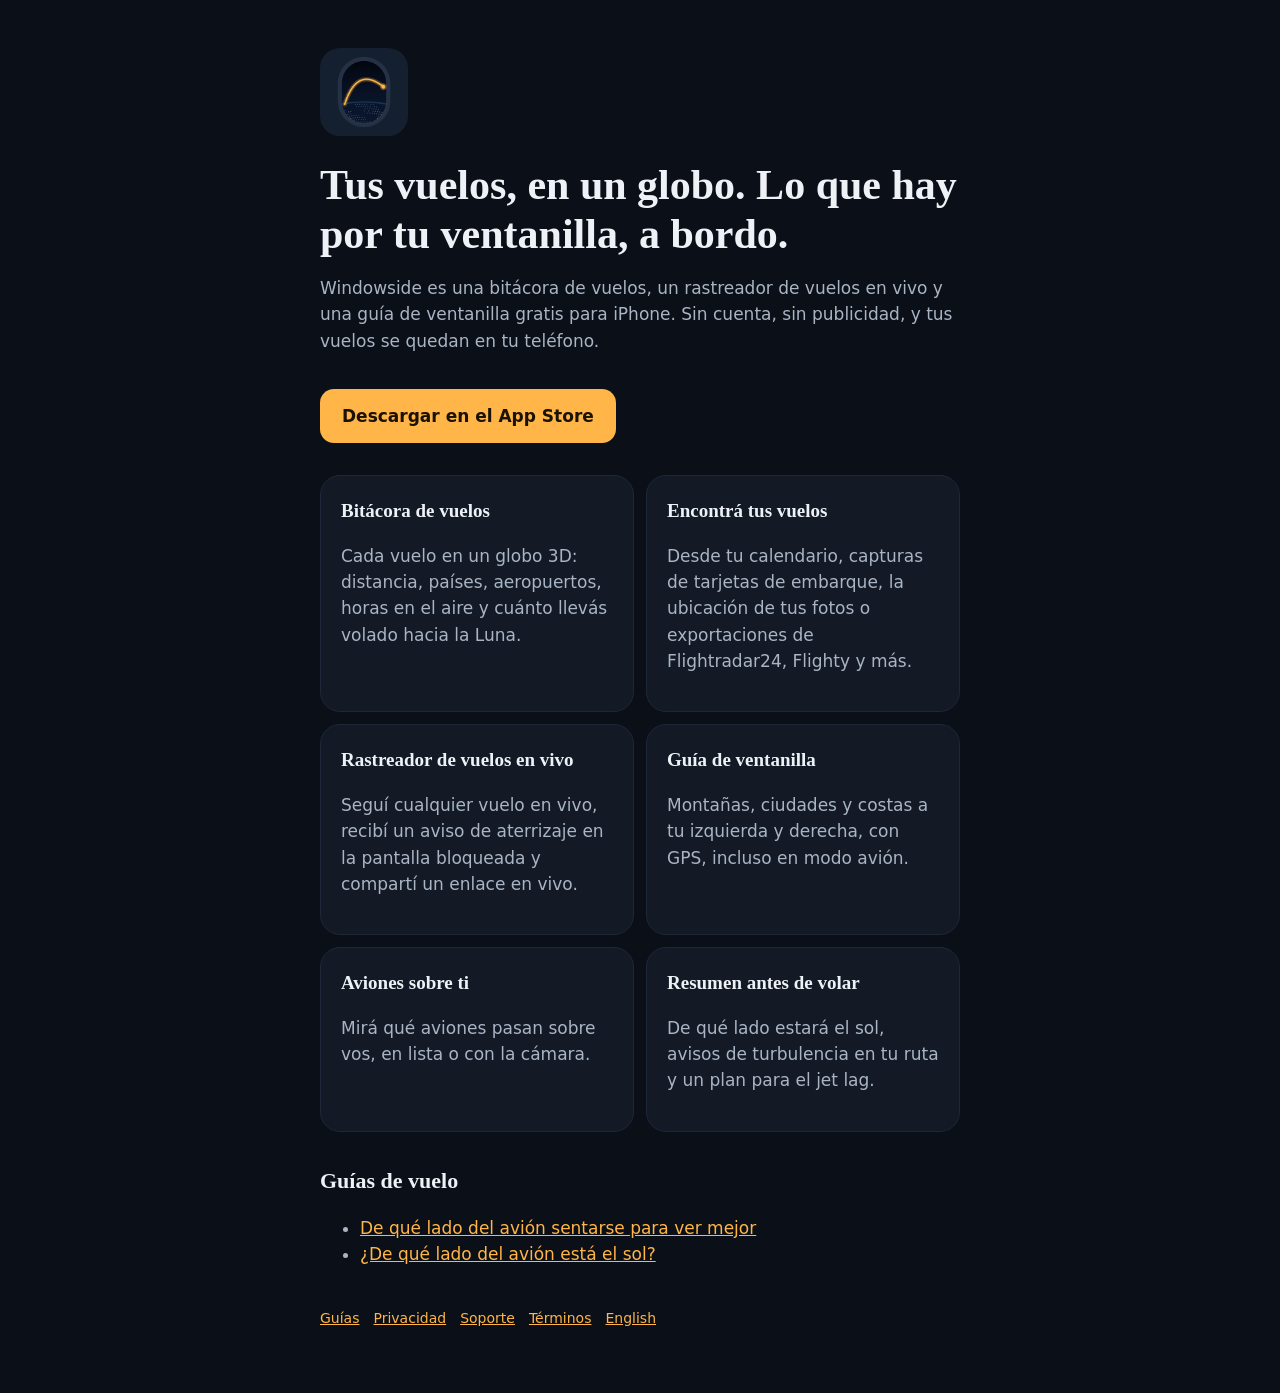
==== es/index.html @ a93a9f19 "Deploy from windowside 7b86e5d" ====
<!doctype html>
<html lang="es">
<head>
<meta charset="utf-8">
<meta name="viewport" content="width=device-width, initial-scale=1">
<title>Windowside: Bitácora y Rastreador de Vuelos</title>
<meta name="description" content="Bitácora de vuelos, rastreador en vivo y guía de ventanilla gratis para iPhone. Tus vuelos en un globo 3D, vuelos en vivo y lo que ves por la ventanilla.">
<link rel="canonical" href="https://windowside.frusoft.dev/es/">
<link rel="alternate" hreflang="en" href="https://windowside.frusoft.dev/">
<link rel="alternate" hreflang="es" href="https://windowside.frusoft.dev/es/">
<link rel="alternate" hreflang="x-default" href="https://windowside.frusoft.dev/">
<meta property="og:type" content="website"><meta property="og:site_name" content="Windowside"><meta property="og:url" content="https://windowside.frusoft.dev/es/">
<meta property="og:title" content="Windowside: Bitácora y Rastreador de Vuelos">
<meta property="og:description" content="Bitácora de vuelos, rastreador en vivo y guía de ventanilla gratis para iPhone. Tus vuelos en un globo 3D, vuelos en vivo y lo que ves por la ventanilla.">
<meta property="og:image" content="https://windowside.frusoft.dev/icon.png">
<meta name="twitter:card" content="summary"><meta name="twitter:title" content="Windowside: Bitácora y Rastreador de Vuelos"><meta name="twitter:description" content="Bitácora de vuelos, rastreador en vivo y guía de ventanilla gratis para iPhone. Tus vuelos en un globo 3D, vuelos en vivo y lo que ves por la ventanilla."><meta name="twitter:image" content="https://windowside.frusoft.dev/icon.png">
<meta name="apple-itunes-app" content="app-id=6823342075">
<meta name="theme-color" content="#0B0F17">
<link rel="icon" href="../icon.png">
<link rel="stylesheet" href="../legal.css">
<style>
  .hero img { width: 88px; height: 88px; border-radius: 20px; }
  .hero h1 { font-size: 42px; margin-top: 18px; }
  .cta { display: inline-block; margin: 18px 0 8px; padding: 14px 22px; border-radius: 14px; background: var(--accent); color: #1A1204; font-weight: 600; text-decoration: none; }
  .grid { display: grid; gap: 12px; grid-template-columns: repeat(auto-fit, minmax(240px, 1fr)); margin-top: 24px; }
  .grid .card { margin: 0; }
  .grid h2 { margin-top: 0; font-size: 19px; }
</style>
<script type="application/ld+json">{"@context": "https://schema.org", "@type": "SoftwareApplication", "name": "Windowside", "operatingSystem": "iOS 18", "applicationCategory": "TravelApplication", "inLanguage": "es", "description": "Bitácora de vuelos, rastreador en vivo y guía de ventanilla gratis para iPhone. Tus vuelos en un globo 3D, vuelos en vivo y lo que ves por la ventanilla.", "url": "https://windowside.frusoft.dev/es/", "downloadUrl": "https://apps.apple.com/app/id6823342075", "image": "https://windowside.frusoft.dev/icon.png", "offers": {"@type": "Offer", "price": "0", "priceCurrency": "USD"}, "publisher": {"@type": "Organization", "name": "Frusoft"}}</script>
</head>
<body><main>
<section class="hero">
  <img src="../icon.png" alt="Ícono de Windowside">
  <h1>Tus vuelos, en un globo. Lo que hay por tu ventanilla, a bordo.</h1>
  <p>Windowside es una bitácora de vuelos, un rastreador de vuelos en vivo y una guía de ventanilla gratis para iPhone. Sin cuenta, sin publicidad, y tus vuelos se quedan en tu teléfono.</p>
  <a class="cta" href="https://apps.apple.com/app/id6823342075">Descargar en el App Store</a>
  <div class="grid">
    <div class="card"><h2>Bitácora de vuelos</h2><p>Cada vuelo en un globo 3D: distancia, países, aeropuertos, horas en el aire y cuánto llevás volado hacia la Luna.</p></div>
    <div class="card"><h2>Encontrá tus vuelos</h2><p>Desde tu calendario, capturas de tarjetas de embarque, la ubicación de tus fotos o exportaciones de Flightradar24, Flighty y más.</p></div>
    <div class="card"><h2>Rastreador de vuelos en vivo</h2><p>Seguí cualquier vuelo en vivo, recibí un aviso de aterrizaje en la pantalla bloqueada y compartí un enlace en vivo.</p></div>
    <div class="card"><h2>Guía de ventanilla</h2><p>Montañas, ciudades y costas a tu izquierda y derecha, con GPS, incluso en modo avión.</p></div>
    <div class="card"><h2>Aviones sobre ti</h2><p>Mirá qué aviones pasan sobre vos, en lista o con la cámara.</p></div>
    <div class="card"><h2>Resumen antes de volar</h2><p>De qué lado estará el sol, avisos de turbulencia en tu ruta y un plan para el jet lag.</p></div>
  </div>
</section>
<section class="guides-block"><h2>Guías de vuelo</h2><ul><li><a href="/es/guides/de-que-lado-del-avion-sentarse-para-ver-mejor/">De qué lado del avión sentarse para ver mejor</a></li><li><a href="/es/guides/de-que-lado-del-avion-esta-el-sol/">¿De qué lado del avión está el sol?</a></li></ul></section>
<nav><a href="/es/guides/">Guías</a><a href="/privacy/?lang=es">Privacidad</a><a href="/support/?lang=es">Soporte</a><a href="/terms/?lang=es">Términos</a><a href="/">English</a></nav>
</main></body></html>
---- legal.css ----
/* Tokens mirror ios/Windowside/Design/Theme.swift (dark-only night-flight look). */
:root { --canvas: #0B0F17; --surface: #131A26; --hairline: #1E2738; --ink: #EEF2F7; --ink-2: #A9B4C4; --ink-3: #8792A3; --accent: #FFB547;
  --serif: ui-serif, "New York", Georgia, serif; }
* { box-sizing: border-box; }
html, body { margin: 0; background: var(--canvas); color: var(--ink); font: 17px/1.55 -apple-system, system-ui, sans-serif; }
main { max-width: 680px; margin: 0 auto; padding: 48px 20px 64px; }
header { display: flex; align-items: center; gap: 10px; margin-bottom: 28px; }
header img { width: 36px; height: 36px; border-radius: 9px; }
header a { color: var(--ink); text-decoration: none; font-family: var(--serif); font-weight: 700; font-size: 20px; }
h1 { font-family: var(--serif); font-size: 36px; line-height: 1.15; margin: 0 0 6px; }
h2 { font-family: var(--serif); font-size: 22px; margin: 32px 0 8px; }
p, li { color: var(--ink-2); }
a { color: var(--accent); }
.meta { color: var(--ink-3); font-size: 14px; margin-bottom: 28px; }
.card { background: var(--surface); border: 1px solid var(--hairline); border-radius: 20px; padding: 20px; margin: 16px 0; }
nav { margin-top: 40px; font-size: 14px; color: var(--ink-3); }
nav a { margin-right: 14px; }
section[lang]:not(.on) { display: none; }
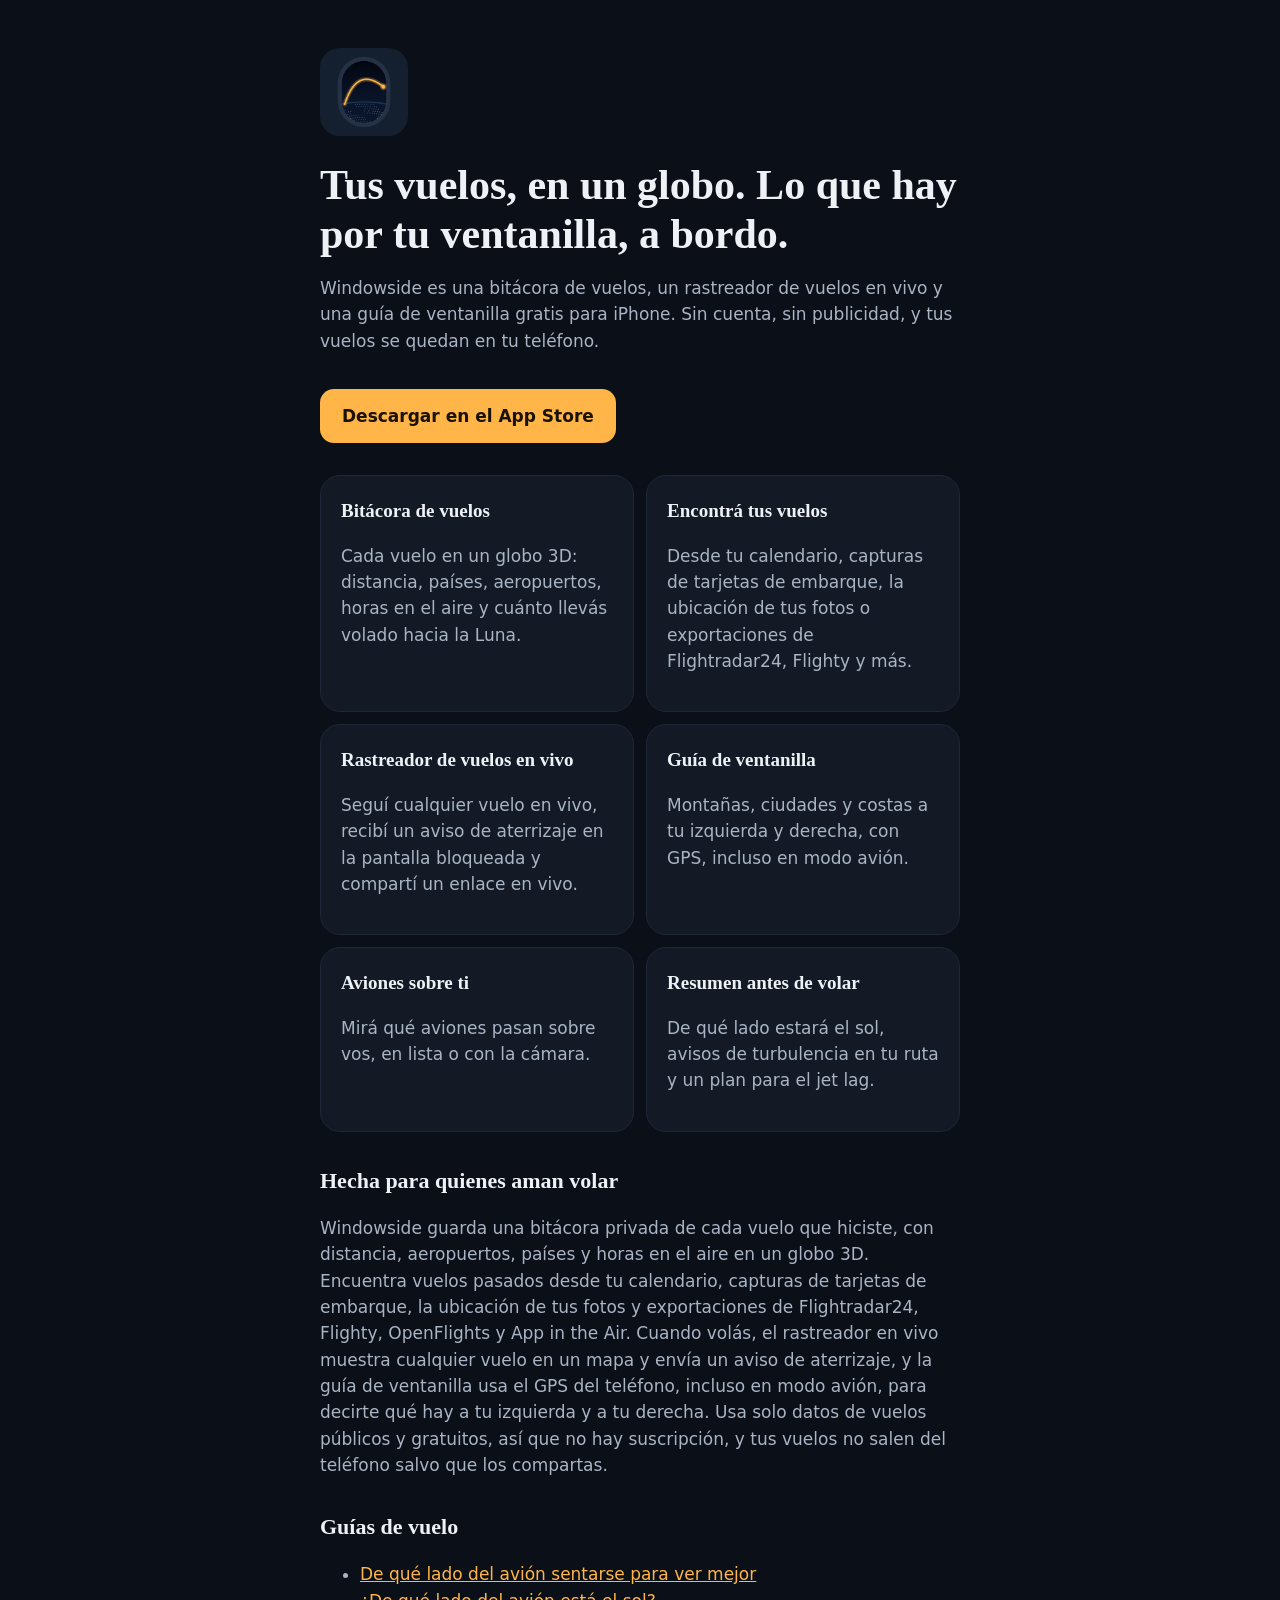
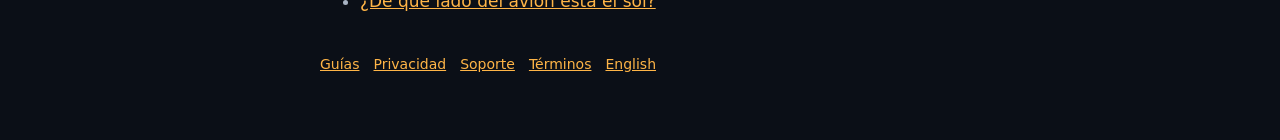
==== commit d756f466: "Deploy from windowside 71f6f8b" ====
--- a/es/index.html
+++ b/es/index.html
@@ -43,6 +43,7 @@
     <div class="card"><h2>Resumen antes de volar</h2><p>De qué lado estará el sol, avisos de turbulencia en tu ruta y un plan para el jet lag.</p></div>
   </div>
 </section>
+<section class="about"><h2>Hecha para quienes aman volar</h2><p>Windowside guarda una bitácora privada de cada vuelo que hiciste, con distancia, aeropuertos, países y horas en el aire en un globo 3D. Encuentra vuelos pasados desde tu calendario, capturas de tarjetas de embarque, la ubicación de tus fotos y exportaciones de Flightradar24, Flighty, OpenFlights y App in the Air. Cuando volás, el rastreador en vivo muestra cualquier vuelo en un mapa y envía un aviso de aterrizaje, y la guía de ventanilla usa el GPS del teléfono, incluso en modo avión, para decirte qué hay a tu izquierda y a tu derecha. Usa solo datos de vuelos públicos y gratuitos, así que no hay suscripción, y tus vuelos no salen del teléfono salvo que los compartas.</p></section>
 <section class="guides-block"><h2>Guías de vuelo</h2><ul><li><a href="/es/guides/de-que-lado-del-avion-sentarse-para-ver-mejor/">De qué lado del avión sentarse para ver mejor</a></li><li><a href="/es/guides/de-que-lado-del-avion-esta-el-sol/">¿De qué lado del avión está el sol?</a></li></ul></section>
 <nav><a href="/es/guides/">Guías</a><a href="/privacy/?lang=es">Privacidad</a><a href="/support/?lang=es">Soporte</a><a href="/terms/?lang=es">Términos</a><a href="/">English</a></nav>
 </main></body></html>
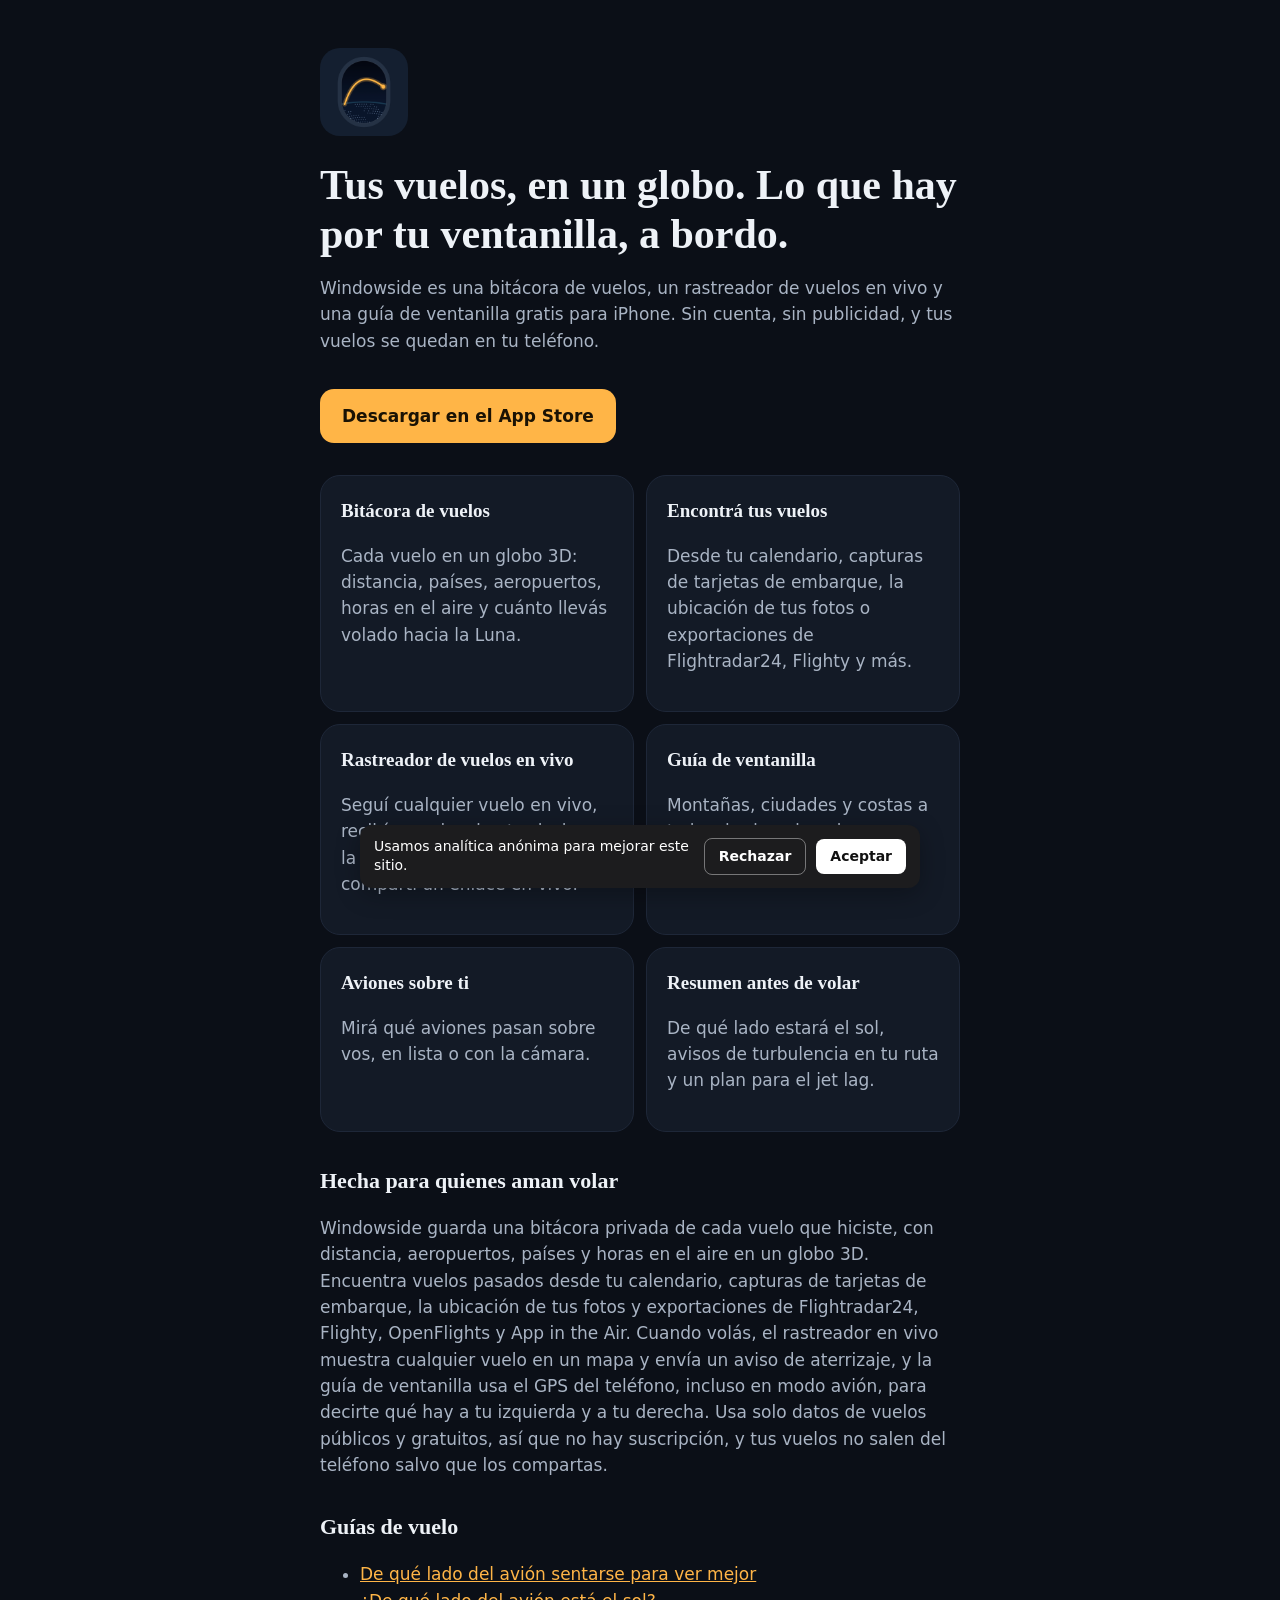
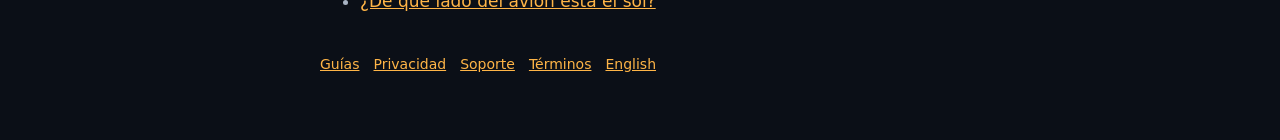
==== commit 41a01385: "Deploy from windowside fff39fa" ====
--- a/es/index.html
+++ b/es/index.html
@@ -33,7 +33,7 @@
   <img src="../icon.png" alt="Ícono de Windowside">
   <h1>Tus vuelos, en un globo. Lo que hay por tu ventanilla, a bordo.</h1>
   <p>Windowside es una bitácora de vuelos, un rastreador de vuelos en vivo y una guía de ventanilla gratis para iPhone. Sin cuenta, sin publicidad, y tus vuelos se quedan en tu teléfono.</p>
-  <a class="cta" href="https://apps.apple.com/app/id6823342075">Descargar en el App Store</a>
+  <a class="cta" href="https://apps.apple.com/app/id6823342075?pt=128885457&amp;ct=site-es&amp;mt=8">Descargar en el App Store</a>
   <div class="grid">
     <div class="card"><h2>Bitácora de vuelos</h2><p>Cada vuelo en un globo 3D: distancia, países, aeropuertos, horas en el aire y cuánto llevás volado hacia la Luna.</p></div>
     <div class="card"><h2>Encontrá tus vuelos</h2><p>Desde tu calendario, capturas de tarjetas de embarque, la ubicación de tus fotos o exportaciones de Flightradar24, Flighty y más.</p></div>
@@ -46,4 +46,4 @@
 <section class="about"><h2>Hecha para quienes aman volar</h2><p>Windowside guarda una bitácora privada de cada vuelo que hiciste, con distancia, aeropuertos, países y horas en el aire en un globo 3D. Encuentra vuelos pasados desde tu calendario, capturas de tarjetas de embarque, la ubicación de tus fotos y exportaciones de Flightradar24, Flighty, OpenFlights y App in the Air. Cuando volás, el rastreador en vivo muestra cualquier vuelo en un mapa y envía un aviso de aterrizaje, y la guía de ventanilla usa el GPS del teléfono, incluso en modo avión, para decirte qué hay a tu izquierda y a tu derecha. Usa solo datos de vuelos públicos y gratuitos, así que no hay suscripción, y tus vuelos no salen del teléfono salvo que los compartas.</p></section>
 <section class="guides-block"><h2>Guías de vuelo</h2><ul><li><a href="/es/guides/de-que-lado-del-avion-sentarse-para-ver-mejor/">De qué lado del avión sentarse para ver mejor</a></li><li><a href="/es/guides/de-que-lado-del-avion-esta-el-sol/">¿De qué lado del avión está el sol?</a></li></ul></section>
 <nav><a href="/es/guides/">Guías</a><a href="/privacy/?lang=es">Privacidad</a><a href="/support/?lang=es">Soporte</a><a href="/terms/?lang=es">Términos</a><a href="/">English</a></nav>
-</main></body></html>
+</main><script defer src="/analytics.js" data-mid="G-QQJB6DCY9X"></script></body></html>
